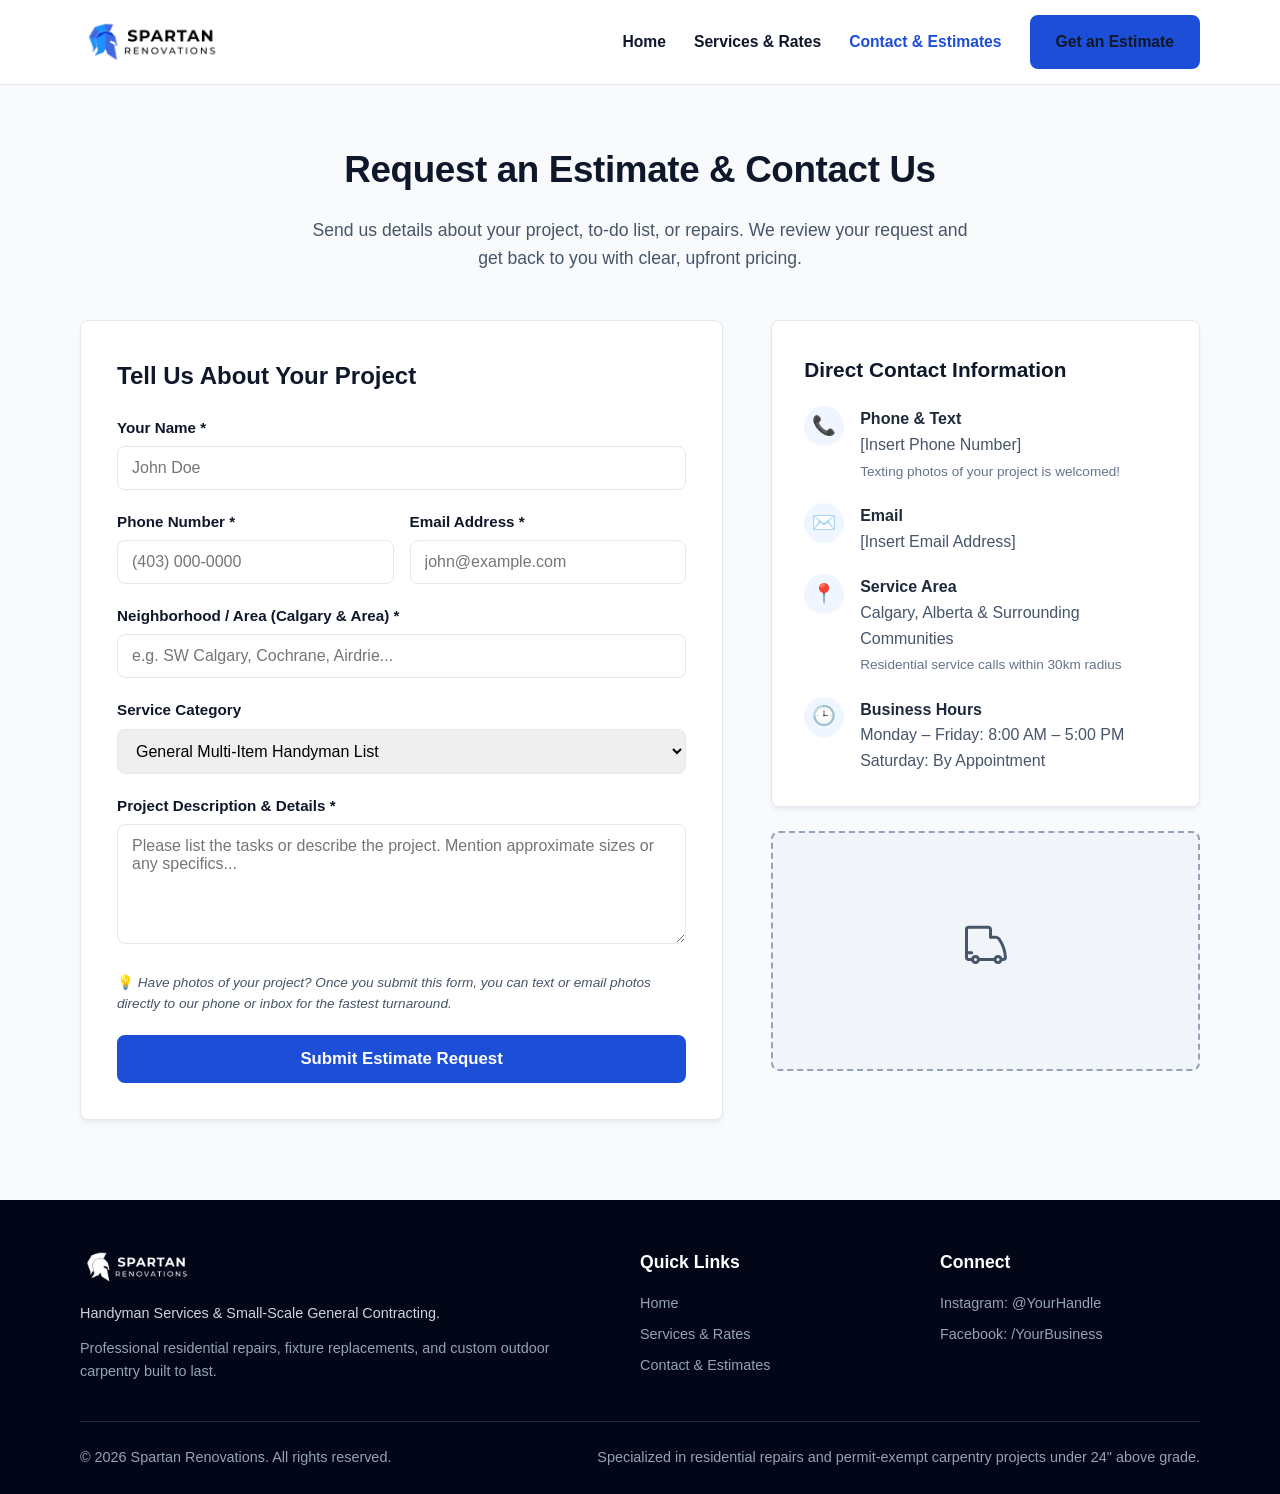
==== contact.html @ 45ad3430 "Initial Upload" ====
<!DOCTYPE html>
<html lang="en">
<head>
  <meta charset="UTF-8">
  <meta name="viewport" content="width=device-width, initial-scale=1.0">
  <title>Contact & Free Estimates | Spartan Renovations</title>
  <meta name="description" content="Request a free estimate or get in touch with Spartan Renovations for handyman and small-scale general contracting. Fast, clear communication.">
  <link rel="stylesheet" href="styles.css">
  <style>
    .contact-layout {
      display: grid;
      grid-template-columns: 1.2fr 0.8fr;
      gap: 48px;
      margin-top: 40px;
    }
    .estimate-form-card {
      background: var(--bg-white);
      padding: 36px;
      border-radius: var(--radius);
      border: 1px solid var(--border-color);
      box-shadow: var(--card-shadow);
    }
    .form-group {
      margin-bottom: 20px;
    }
    .form-group label {
      display: block;
      font-weight: 600;
      margin-bottom: 6px;
      color: var(--navy-dark);
      font-size: 0.95rem;
    }
    .form-control {
      width: 100%;
      padding: 12px 14px;
      border: 1px solid var(--border-color);
      border-radius: var(--radius);
      font-family: inherit;
      font-size: 1rem;
    }
    .form-control:focus {
      outline: none;
      border-color: var(--primary-blue);
      box-shadow: 0 0 0 3px rgba(29, 78, 216, 0.15);
    }
    textarea.form-control {
      resize: vertical;
      min-height: 120px;
    }
    .info-card {
      background: var(--bg-white);
      border: 1px solid var(--border-color);
      border-radius: var(--radius);
      padding: 32px;
      margin-bottom: 24px;
      box-shadow: var(--card-shadow);
    }
    .info-item {
      display: flex;
      align-items: flex-start;
      gap: 16px;
      margin-bottom: 20px;
    }
    .info-item:last-child {
      margin-bottom: 0;
    }
    .info-icon {
      width: 40px;
      height: 40px;
      background: #eff6ff;
      border-radius: 50%;
      display: flex;
      align-items: center;
      justify-content: center;
      color: var(--primary-blue);
      font-size: 1.2rem;
      flex-shrink: 0;
    }
    @media (max-width: 860px) {
      .contact-layout {
        grid-template-columns: 1fr;
      }
    }
  </style>
</head>
<body>

  <!-- HEADER -->
  <header>
    <div class="container navbar">
      <a href="index.html" class="logo-link">
        <!-- PHOTO OR LOGO: Transparent logo -->
        <img src="images/logo.png" alt="Spartan Renovations Logo" class="brand-logo">
      </a>
      <ul class="nav-links">
        <li><a href="index.html">Home</a></li>
        <li><a href="services.html">Services & Rates</a></li>
        <li><a href="contact.html" class="active">Contact & Estimates</a></li>
        <li><a href="contact.html" class="btn btn-primary">Get an Estimate</a></li>
      </ul>
    </div>
  </header>

  <!-- PAGE HERO -->
  <section class="section" style="padding: 56px 0 20px 0;">
    <div class="container">
      <h1 class="section-title">Request an Estimate & Contact Us</h1>
      <p class="section-subtitle">Send us details about your project, to-do list, or repairs. We review your request and get back to you with clear, upfront pricing.</p>

      <div class="contact-layout">

        <!-- ESTIMATE FORM -->
        <div class="estimate-form-card">
          <h2 style="font-size: 1.5rem; color: var(--navy-dark); margin-bottom: 20px; font-weight: 700;">Tell Us About Your Project</h2>
          
          <!-- Replace action URL with your Formspree/Netlify endpoint when ready -->
          <form action="https://formspree.io/f/your-form-id" method="POST">
            <div class="form-group">
              <label for="name">Your Name *</label>
              <input type="text" id="name" name="name" class="form-control" placeholder="John Doe" required>
            </div>

            <div class="form-group" style="display: grid; grid-template-columns: 1fr 1fr; gap: 16px;">
              <div>
                <label for="phone">Phone Number *</label>
                <input type="tel" id="phone" name="phone" class="form-control" placeholder="(403) 000-0000" required>
              </div>
              <div>
                <label for="email">Email Address *</label>
                <input type="email" id="email" name="email" class="form-control" placeholder="john@example.com" required>
              </div>
            </div>

            <div class="form-group">
              <label for="location">Neighborhood / Area (Calgary & Area) *</label>
              <input type="text" id="location" name="location" class="form-control" placeholder="e.g. SW Calgary, Cochrane, Airdrie..." required>
            </div>

            <div class="form-group">
              <label for="project_type">Service Category</label>
              <select id="project_type" name="project_type" class="form-control">
                <option value="General To-Do List">General Multi-Item Handyman List</option>
                <option value="Plumbing Fixtures">Plumbing Fixture Upgrade</option>
                <option value="Electrical / Lighting">Lighting or Electrical Upgrade</option>
                <option value="Carpentry / Drywall / Paint">Carpentry, Drywall, or Painting</option>
                <option value="Deck / Fence / Exterior">Deck, Fence, or Exterior Work</option>
                <option value="Mounting / Assembly">TV Mounting or Furniture Assembly</option>
                <option value="Other">Other / Custom Project</option>
              </select>
            </div>

            <div class="form-group">
              <label for="description">Project Description & Details *</label>
              <textarea id="description" name="description" class="form-control" placeholder="Please list the tasks or describe the project. Mention approximate sizes or any specifics..." required></textarea>
            </div>

            <p style="font-size: 0.85rem; color: var(--text-muted); margin-bottom: 20px;">
              💡 <em>Have photos of your project? Once you submit this form, you can text or email photos directly to our phone or inbox for the fastest turnaround.</em>
            </p>

            <button type="submit" class="btn btn-primary" style="width: 100%; font-size: 1.05rem;">Submit Estimate Request</button>
          </form>
        </div>

        <!-- DIRECT CONTACT & DETAILS -->
        <div>
          <div class="info-card">
            <h3 style="font-size: 1.3rem; color: var(--navy-dark); margin-bottom: 20px; font-weight: 700;">Direct Contact Information</h3>
            
            <div class="info-item">
              <div class="info-icon">📞</div>
              <div>
                <strong>Phone & Text</strong>
                <p style="color: var(--text-muted);">[Insert Phone Number]</p>
                <span style="font-size: 0.85rem; color: #64748b;">Texting photos of your project is welcomed!</span>
              </div>
            </div>

            <div class="info-item">
              <div class="info-icon">✉️</div>
              <div>
                <strong>Email</strong>
                <p style="color: var(--text-muted);">[Insert Email Address]</p>
              </div>
            </div>

            <div class="info-item">
              <div class="info-icon">📍</div>
              <div>
                <strong>Service Area</strong>
                <p style="color: var(--text-muted);">Calgary, Alberta & Surrounding Communities</p>
                <span style="font-size: 0.85rem; color: #64748b;">Residential service calls within 30km radius</span>
              </div>
            </div>

            <div class="info-item">
              <div class="info-icon">🕒</div>
              <div>
                <strong>Business Hours</strong>
                <p style="color: var(--text-muted);">Monday – Friday: 8:00 AM – 5:00 PM</p>
                <p style="color: var(--text-muted);">Saturday: By Appointment</p>
              </div>
            </div>
          </div>

          <!-- PHOTO OR LOGO: Side panel photo (work van, neat tools, or friendly headshot) -->
          <div class="photo-slot" style="min-height: 240px;">
            <!-- <img src="images/service-truck.jpg" alt="Service Vehicle Ready to Dispatch" style="width: 100%; height: 100%; object-fit: cover; border-radius: 8px;"> -->
            <svg width="48" height="48" fill="none" stroke="currentColor" stroke-width="1.5" viewBox="0 0 24 24"><path stroke-linecap="round" stroke-linejoin="round" d="M8.25 18.75a1.5 1.5 0 01-3 0m3 0a1.5 1.5 0 00-3 0m3 0h6m-9 0H3.375a1.125 1.125 0 01-1.125-1.125V14.25m17.25 4.5a1.5 1.5 0 01-3 0m3 0a1.5 1.5 0 00-3 0m3 0h1.125c.621 0 1.129-.504 1.09-1.124a17.902 17.902 0 00-3.213-9.193 2.056 2.056 0 00-1.58-.86H14.25M16.5 18.75h-2.25m0-11.25V3.75c0-.621-.504-1.125-1.125-1.125h-9.75c-.621 0-1.125.504-1.125 1.125v10.5c0 .621.504 1.125 1.125 1.125h1.5"/></svg>
            <span><!-- PHOTO: Service Vehicle / Mobile Workshop Photo --></span>
          </div>
        </div>

      </div>
    </div>
  </section>

  <!-- FOOTER -->
  <footer style="margin-top: 60px;">
    <div class="container">
      <div class="footer-grid">
        <div class="footer-col">
          <!-- PHOTO OR LOGO: Footer logo -->
          <img src="images/logo.png" alt="Spartan Renovations Logo" style="height: 38px; width: auto; margin-bottom: 16px; display: block; filter: brightness(0) invert(1);">
          <p style="margin-bottom: 12px; color: #cbd5e1;">Handyman Services & Small-Scale General Contracting.</p>
          <p>Professional residential repairs, fixture replacements, and custom outdoor carpentry built to last.</p>
        </div>
        <div class="footer-col">
          <h4>Quick Links</h4>
          <ul>
            <li><a href="index.html">Home</a></li>
            <li><a href="services.html">Services & Rates</a></li>
            <li><a href="contact.html">Contact & Estimates</a></li>
          </ul>
        </div>
        <div class="footer-col">
          <h4>Connect</h4>
          <ul>
            <li><a href="#instagram" target="_blank" rel="noopener">Instagram: @YourHandle</a></li>
            <li><a href="#facebook" target="_blank" rel="noopener">Facebook: /YourBusiness</a></li>
          </ul>
        </div>
      </div>
      <div class="footer-bottom">
        <div>© 2026 Spartan Renovations. All rights reserved.</div>
        <div>Specialized in residential repairs and permit-exempt carpentry projects under 24" above grade.</div>
      </div>
    </div>
  </footer>

</body>
</html>
---- styles.css ----
/* Spartan Renovations Stylesheet */
:root {
  --primary-blue: #1d4ed8;       /* Cobalt / Royal Blue from helmet */
  --primary-blue-hover: #1e40af; /* Darker blue on hover */
  --navy-dark: #0f172a;          /* Deep Slate / Black from logo font */
  --accent-gold: #d97706;        /* High-contrast accessible accent */
  --accent-gold-hover: #b45309;  /* Darker gold on hover */
  --bg-light: #f8fafc;           /* Crisp light background */
  --bg-white: #ffffff;
  --text-main: #1e293b;          /* WCAG AAA text contrast */
  --text-muted: #475569;         /* Accessible secondary text (4.8:1+) */
  --border-color: #e2e8f0;
  --card-shadow: 0 4px 6px -1px rgba(15, 23, 42, 0.06), 0 2px 4px -2px rgba(15, 23, 42, 0.04);
  --radius: 8px;
}

* {
  box-sizing: border-box;
  margin: 0;
  padding: 0;
}

body {
  font-family: -apple-system, BlinkMacSystemFont, "Segoe UI", Roboto, "Helvetica Neue", Arial, sans-serif;
  color: var(--text-main);
  background-color: var(--bg-light);
  line-height: 1.6;
}

a {
  color: inherit;
  text-decoration: none;
}

.container {
  width: 90%;
  max-width: 1160px;
  margin: 0 auto;
  padding: 0 16px;
}

/* Header & Navigation */
header {
  background: var(--bg-white);
  border-bottom: 1px solid var(--border-color);
  position: sticky;
  top: 0;
  z-index: 100;
}

.navbar {
  display: flex;
  justify-content: space-between;
  align-items: center;
  height: 84px;
}

.logo-link {
  display: flex;
  align-items: center;
}

.brand-logo {
  height: 48px;
  width: auto;
  max-width: 220px;
  object-fit: contain;
  display: block;
}

.nav-links {
  display: flex;
  align-items: center;
  gap: 28px;
  list-style: none;
}

.nav-links a {
  font-weight: 600;
  color: var(--navy-dark);
  transition: color 0.2s;
  font-size: 0.98rem;
}

.nav-links a:hover,
.nav-links a.active {
  color: var(--primary-blue);
}

/* Accessible Buttons */
.btn {
  display: inline-block;
  padding: 12px 24px;
  border-radius: var(--radius);
  font-weight: 700;
  font-size: 0.98rem;
  text-align: center;
  cursor: pointer;
  transition: all 0.2s ease-in-out;
}

.btn-primary {
  background: var(--primary-blue);
  color: #ffffff;
  border: 2px solid var(--primary-blue);
}

.btn-primary:hover,
.btn-primary:focus {
  background: var(--primary-blue-hover);
  border-color: var(--primary-blue-hover);
  color: #ffffff;
}

.btn-accent {
  background: var(--accent-gold);
  color: #ffffff;
  border: 2px solid var(--accent-gold);
}

.btn-accent:hover,
.btn-accent:focus {
  background: var(--accent-gold-hover);
  border-color: var(--accent-gold-hover);
  color: #ffffff;
}

.btn-outline {
  border: 2px solid var(--navy-dark);
  color: var(--navy-dark);
  background: transparent;
}

.btn-outline:hover,
.btn-outline:focus {
  background: var(--navy-dark);
  color: #ffffff;
}

/* Hero Section */
.hero {
  background: var(--bg-white);
  padding: 72px 0 80px 0;
  border-bottom: 1px solid var(--border-color);
}

.hero-grid {
  display: grid;
  grid-template-columns: 1.15fr 0.85fr;
  gap: 48px;
  align-items: center;
}

.hero h1 {
  font-size: 2.85rem;
  line-height: 1.18;
  color: var(--navy-dark);
  margin-bottom: 20px;
  font-weight: 800;
  letter-spacing: -0.02em;
}

.hero p {
  font-size: 1.15rem;
  color: var(--text-muted);
  margin-bottom: 32px;
}

.hero-ctas {
  display: flex;
  gap: 16px;
  flex-wrap: wrap;
}

/* Photo Slots */
.photo-slot {
  width: 100%;
  min-height: 360px;
  background: #f1f5f9;
  border: 2px dashed #94a3b8;
  border-radius: var(--radius);
  display: flex;
  flex-direction: column;
  align-items: center;
  justify-content: center;
  color: #475569;
  text-align: center;
  padding: 24px;
}

.photo-slot span {
  font-weight: 600;
  margin-top: 10px;
  font-size: 0.95rem;
}

/* General Sections */
.section {
  padding: 80px 0;
}

.section-title {
  text-align: center;
  font-size: 2.3rem;
  color: var(--navy-dark);
  margin-bottom: 16px;
  font-weight: 800;
  letter-spacing: -0.01em;
}

.section-subtitle {
  text-align: center;
  font-size: 1.1rem;
  color: var(--text-muted);
  max-width: 680px;
  margin: 0 auto 48px auto;
}

/* Steps Grid */
.steps-grid {
  display: grid;
  grid-template-columns: repeat(auto-fit, minmax(280px, 1fr));
  gap: 28px;
}

.step-card {
  background: var(--bg-white);
  padding: 32px 24px;
  border-radius: var(--radius);
  border: 1px solid var(--border-color);
  box-shadow: var(--card-shadow);
  border-top: 4px solid var(--primary-blue);
}

.step-num {
  font-size: 1.5rem;
  font-weight: 900;
  color: var(--primary-blue);
  margin-bottom: 12px;
}

.step-card h3 {
  font-size: 1.3rem;
  color: var(--navy-dark);
  margin-bottom: 12px;
}

.step-card p {
  color: var(--text-muted);
  font-size: 0.98rem;
}

/* Services Grid */
.services-grid {
  display: grid;
  grid-template-columns: repeat(auto-fit, minmax(260px, 1fr));
  gap: 24px;
}

.service-card {
  background: var(--bg-white);
  border: 1px solid var(--border-color);
  border-radius: var(--radius);
  overflow: hidden;
  box-shadow: var(--card-shadow);
  display: flex;
  flex-direction: column;
}

.service-card .card-content {
  padding: 24px;
  flex: 1;
}

.service-card h3 {
  font-size: 1.25rem;
  color: var(--navy-dark);
  margin-bottom: 12px;
}

.service-card p {
  color: var(--text-muted);
  font-size: 0.95rem;
}

/* Benefits Grid */
.benefits-grid {
  display: grid;
  grid-template-columns: repeat(auto-fit, minmax(250px, 1fr));
  gap: 24px;
}

.benefit-card {
  background: var(--bg-white);
  padding: 28px 24px;
  border-radius: var(--radius);
  border-left: 4px solid var(--primary-blue);
  box-shadow: var(--card-shadow);
  border-top: 1px solid var(--border-color);
  border-right: 1px solid var(--border-color);
  border-bottom: 1px solid var(--border-color);
}

.benefit-card h4 {
  font-size: 1.2rem;
  color: var(--navy-dark);
  margin-bottom: 8px;
  font-weight: 700;
}

.benefit-card p {
  color: var(--text-muted);
  font-size: 0.95rem;
}

/* Banner CTA */
.cta-banner {
  background: var(--navy-dark);
  color: #ffffff;
  padding: 72px 0;
  text-align: center;
}

.cta-banner h2 {
  font-size: 2.3rem;
  margin-bottom: 16px;
  color: #ffffff;
  font-weight: 800;
}

.cta-banner p {
  font-size: 1.15rem;
  max-width: 650px;
  margin: 0 auto 32px auto;
  color: #cbd5e1;
}

.contact-quick-info {
  margin-top: 32px;
  display: flex;
  justify-content: center;
  gap: 32px;
  flex-wrap: wrap;
  font-size: 1rem;
  color: #e2e8f0;
}

/* Footer */
footer {
  background: #020617;
  color: #94a3b8;
  padding: 48px 0 24px 0;
  font-size: 0.9rem;
}

.footer-grid {
  display: grid;
  grid-template-columns: 2fr 1fr 1fr;
  gap: 40px;
  margin-bottom: 36px;
}

.footer-col h4 {
  color: #ffffff;
  font-size: 1.1rem;
  margin-bottom: 16px;
}

.footer-col ul {
  list-style: none;
}

.footer-col ul li {
  margin-bottom: 8px;
}

.footer-col ul li a:hover {
  color: #ffffff;
}

.footer-bottom {
  border-top: 1px solid #1e293b;
  padding-top: 24px;
  display: flex;
  justify-content: space-between;
  align-items: center;
  flex-wrap: wrap;
  gap: 16px;
}

/* Responsive */
@media (max-width: 860px) {
  .hero-grid {
    grid-template-columns: 1fr;
  }
  .navbar {
    height: auto;
    padding: 16px 0;
    flex-direction: column;
    gap: 16px;
  }
  .footer-grid {
    grid-template-columns: 1fr;
  }
}
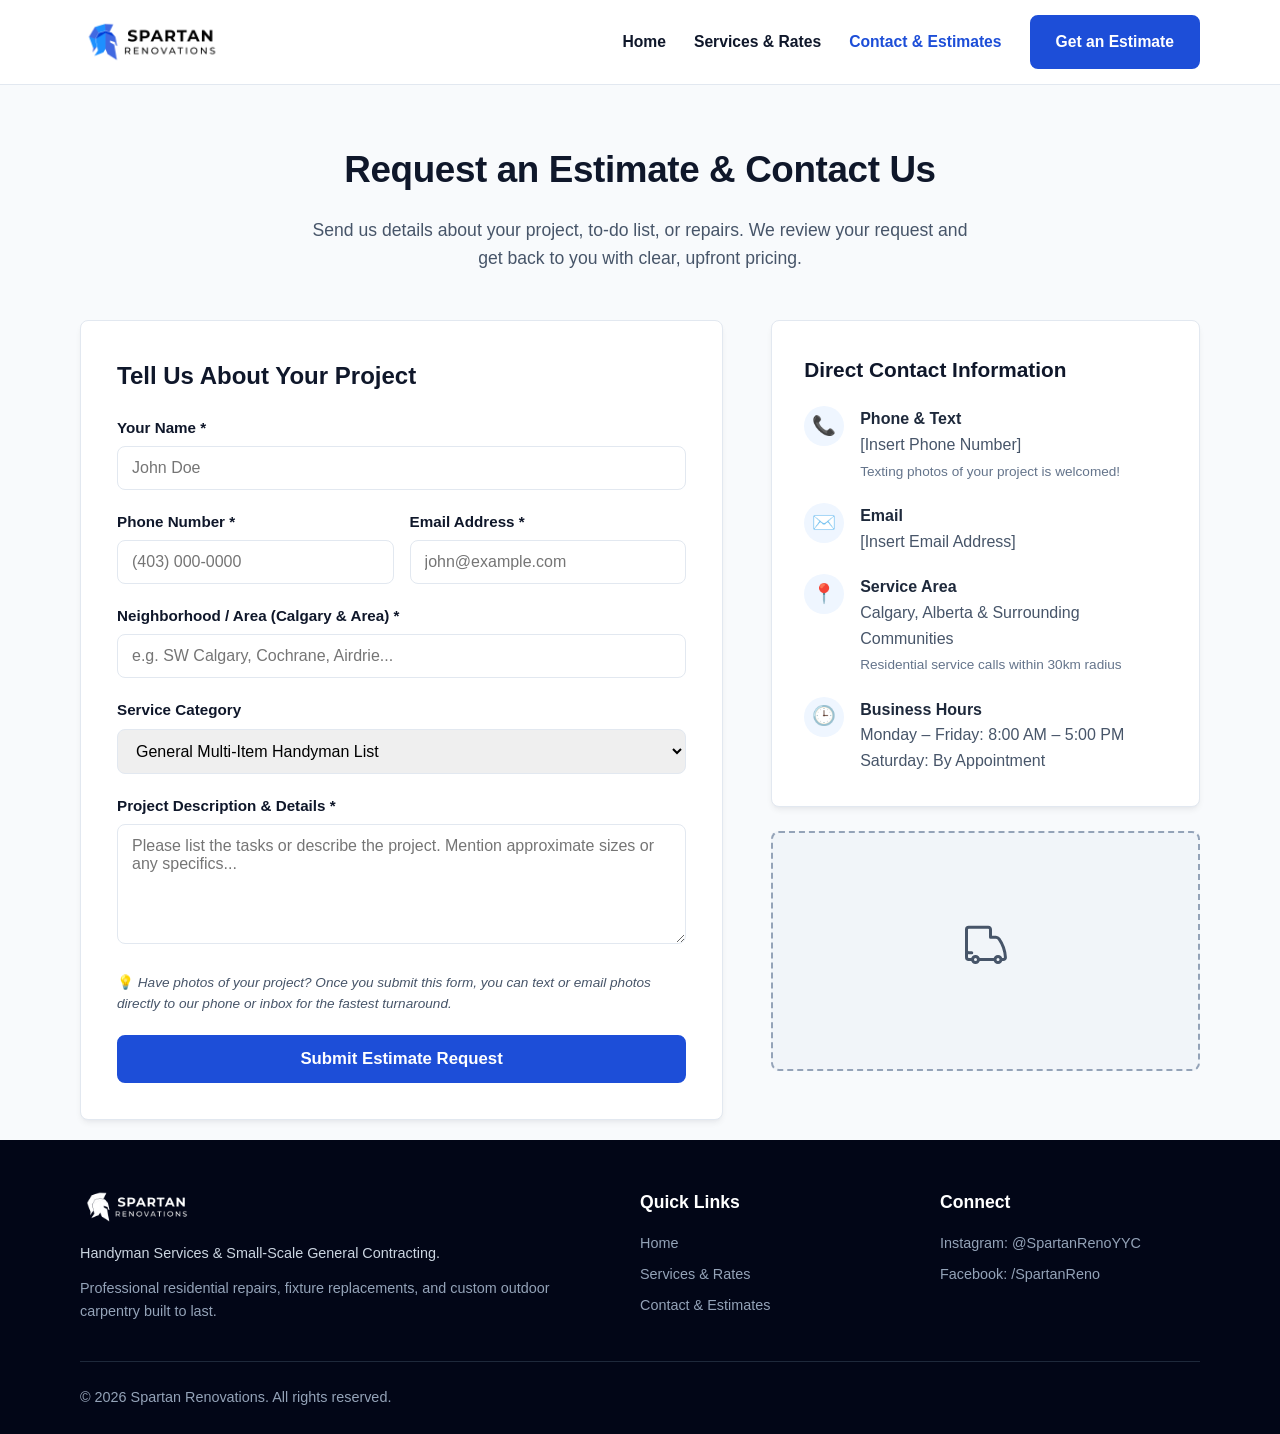
==== commit 5fde3157: "Update contact.html updated footer, added formspree endpoint" ====
--- a/contact.html
+++ b/contact.html
@@ -114,7 +114,7 @@
           <h2 style="font-size: 1.5rem; color: var(--navy-dark); margin-bottom: 20px; font-weight: 700;">Tell Us About Your Project</h2>
           
           <!-- Replace action URL with your Formspree/Netlify endpoint when ready -->
-          <form action="https://formspree.io/f/your-form-id" method="POST">
+          <form action="https://formspree.io/f/mzeeyrry" method="POST">
             <div class="form-group">
               <label for="name">Your Name *</label>
               <input type="text" id="name" name="name" class="form-control" placeholder="John Doe" required>
@@ -215,8 +215,8 @@
     </div>
   </section>
 
-  <!-- FOOTER -->
-  <footer style="margin-top: 60px;">
+  <!-- 8. FOOTER -->
+  <footer>
     <div class="container">
       <div class="footer-grid">
         <div class="footer-col">
@@ -236,14 +236,14 @@
         <div class="footer-col">
           <h4>Connect</h4>
           <ul>
-            <li><a href="#instagram" target="_blank" rel="noopener">Instagram: @YourHandle</a></li>
-            <li><a href="#facebook" target="_blank" rel="noopener">Facebook: /YourBusiness</a></li>
+            <li><a href="https://www.instagram.com/spartanrenoyyc/" target="_blank" rel="noopener">Instagram: @SpartanRenoYYC</a></li>
+            <li><a href="https://www.facebook.com/spartanreno" target="_blank" rel="noopener">Facebook: /SpartanReno</a></li>
           </ul>
         </div>
       </div>
       <div class="footer-bottom">
         <div>© 2026 Spartan Renovations. All rights reserved.</div>
-        <div>Specialized in residential repairs and permit-exempt carpentry projects under 24" above grade.</div>
+        <div><!-- bottom right text string --></div>
       </div>
     </div>
   </footer>
--- a/styles.css
+++ b/styles.css
@@ -39,6 +39,8 @@
   padding: 0 16px;
 }
 
+
+
 /* Header & Navigation */
 header {
   background: var(--bg-white);
@@ -86,6 +88,8 @@
 .nav-links a.active {
   color: var(--primary-blue);
 }
+
+
 
 /* Accessible Buttons */
 .btn {
@@ -101,7 +105,7 @@
 
 .btn-primary {
   background: var(--primary-blue);
-  color: #ffffff;
+  color: #ffffff !important;
   border: 2px solid var(--primary-blue);
 }
 
@@ -136,6 +140,21 @@
   background: var(--navy-dark);
   color: #ffffff;
 }
+
+.btn-white {
+  background-color: #ffffff;
+  color: var(--navy-dark) !important;
+  border: 2px solid #ffffff;
+}
+
+.btn-white:hover,
+.btn-white:focus {
+  background-color: #f1f5f9;
+  border-color: #f1f5f9;
+  color: var(--navy-dark) !important;
+}
+
+
 
 /* Hero Section */
 .hero {
@@ -171,6 +190,8 @@
   gap: 16px;
   flex-wrap: wrap;
 }
+
+
 
 /* Photo Slots */
 .photo-slot {
@@ -194,6 +215,8 @@
   font-size: 0.95rem;
 }
 
+
+
 /* General Sections */
 .section {
   padding: 80px 0;
@@ -215,6 +238,8 @@
   max-width: 680px;
   margin: 0 auto 48px auto;
 }
+
+
 
 /* Steps Grid */
 .steps-grid {
@@ -250,6 +275,8 @@
   font-size: 0.98rem;
 }
 
+
+
 /* Services Grid */
 .services-grid {
   display: grid;
@@ -267,6 +294,14 @@
   flex-direction: column;
 }
 
+.service-card > img {
+  width: 100%;
+  aspect-ratio: 1 / 1 !important;
+  height: auto !important;
+  object-fit: cover;
+  display: block;
+}
+
 .service-card .card-content {
   padding: 24px;
   flex: 1;
@@ -282,6 +317,8 @@
   color: var(--text-muted);
   font-size: 0.95rem;
 }
+
+
 
 /* Benefits Grid */
 .benefits-grid {
@@ -313,6 +350,8 @@
   font-size: 0.95rem;
 }
 
+
+
 /* Banner CTA */
 .cta-banner {
   background: var(--navy-dark);
@@ -344,6 +383,8 @@
   font-size: 1rem;
   color: #e2e8f0;
 }
+
+
 
 /* Footer */
 footer {
@@ -387,6 +428,47 @@
   flex-wrap: wrap;
   gap: 16px;
 }
+
+
+
+/* Quick Contact Row Alignment */
+.contact-quick-info {
+  margin-top: 36px;
+  display: flex;
+  justify-content: center;
+  align-items: center;
+  gap: 20px;
+  flex-wrap: wrap;
+}
+
+.contact-chip {
+  display: inline-flex;
+  align-items: center;
+  gap: 8px;
+  background: rgba(255, 255, 255, 0.08);
+  border: 1px solid rgba(255, 255, 255, 0.2);
+  color: #ffffff;
+  padding: 8px 18px;
+  border-radius: 999px; /* pill shape */
+  font-size: 0.95rem;
+  font-weight: 500;
+  text-decoration: none;
+  transition: all 0.2s ease;
+}
+
+/* Hover state for clickable chips (Call and Email) */
+a.contact-chip:hover {
+  background: #ffffff;
+  color: var(--navy-dark) !important;
+  border-color: #ffffff;
+}
+
+/* Static location badge */
+span.contact-chip {
+  cursor: default;
+}
+
+
 
 /* Responsive */
 @media (max-width: 860px) {
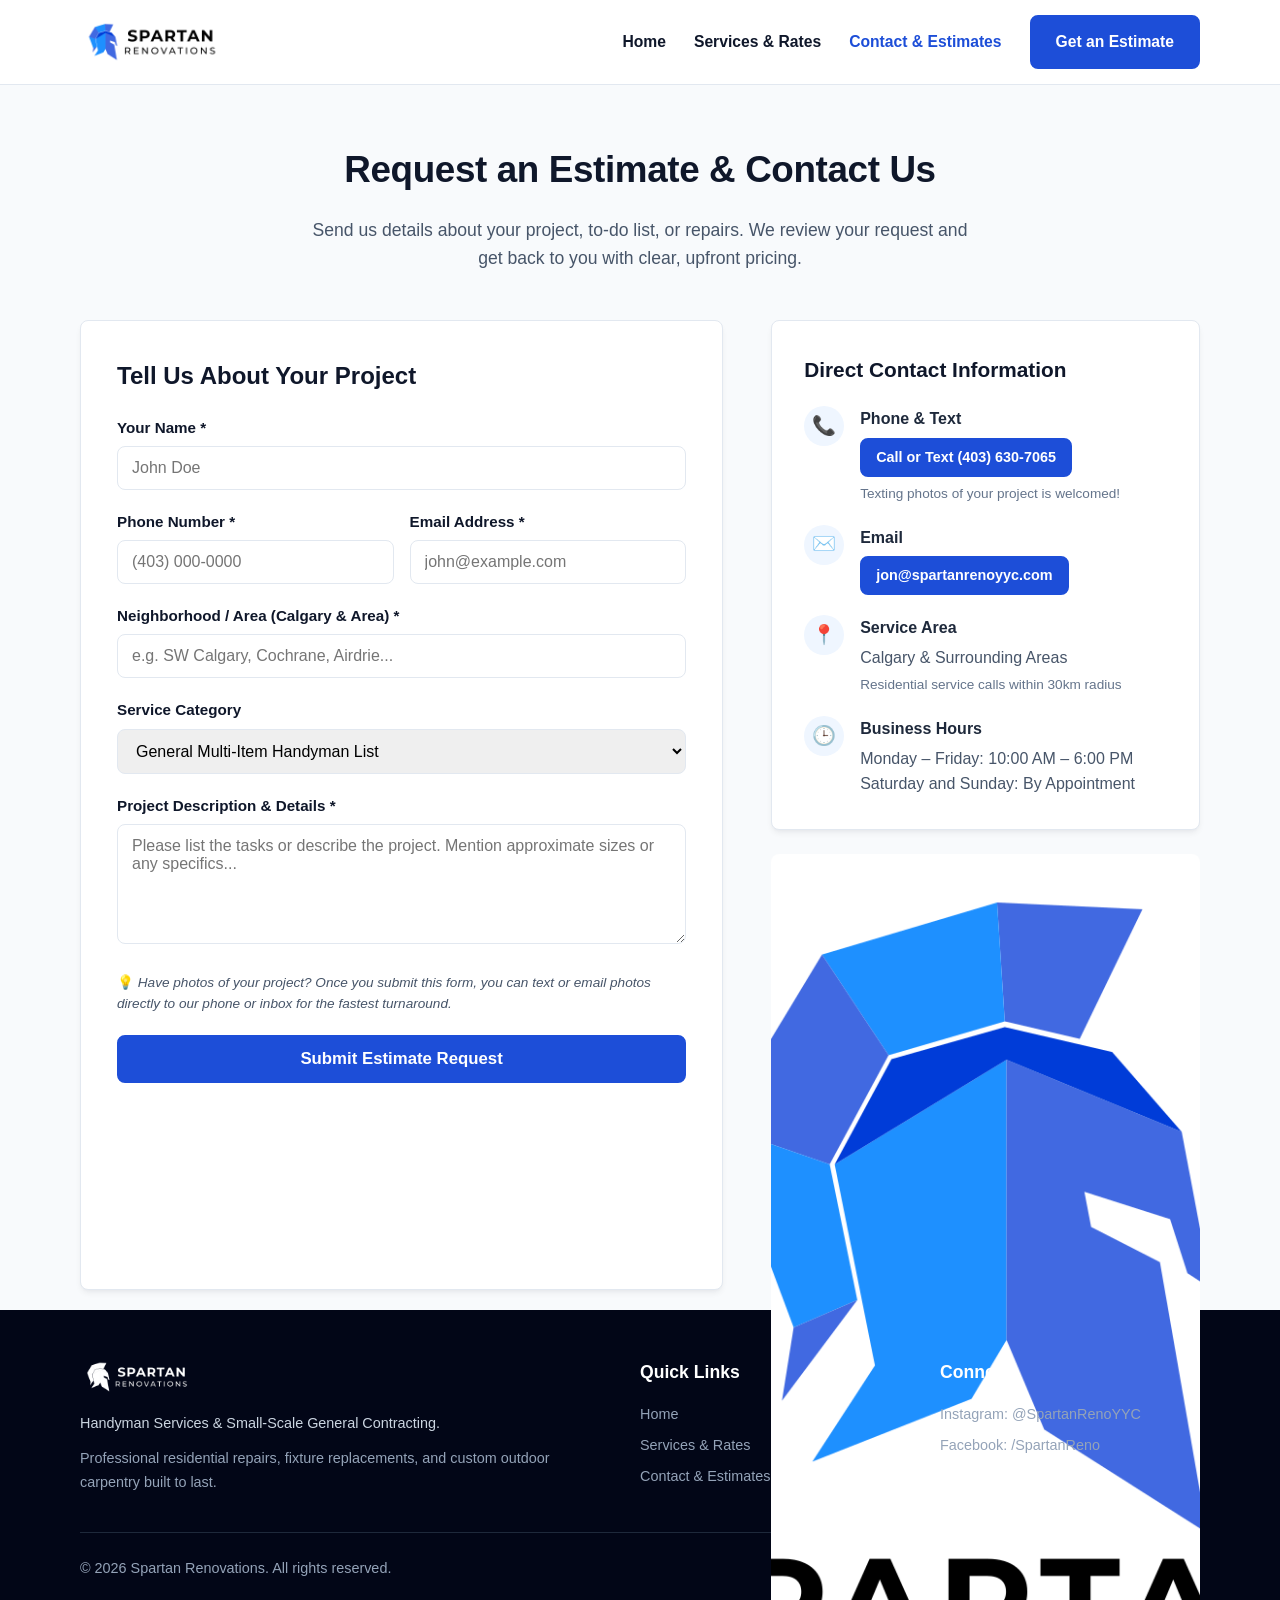
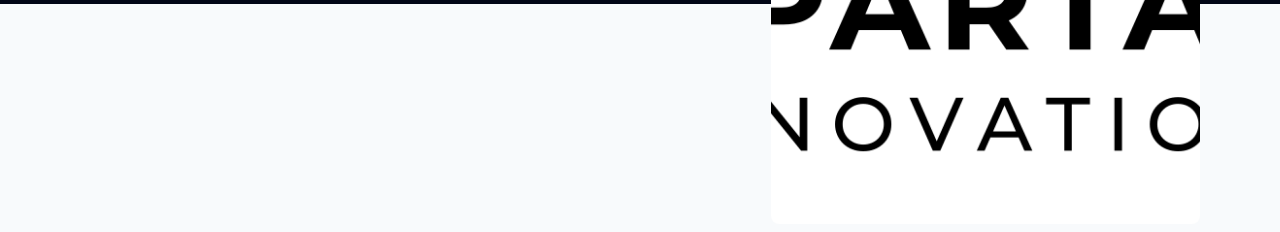
==== commit 5ca56e76: "Update contact.html added in missing information to the contact details and business hours.  added v" ====
--- a/contact.html
+++ b/contact.html
@@ -162,7 +162,7 @@
           </form>
         </div>
 
-        <!-- DIRECT CONTACT & DETAILS -->
+<!-- DIRECT CONTACT & DETAILS -->
         <div>
           <div class="info-card">
             <h3 style="font-size: 1.3rem; color: var(--navy-dark); margin-bottom: 20px; font-weight: 700;">Direct Contact Information</h3>
@@ -171,8 +171,12 @@
               <div class="info-icon">📞</div>
               <div>
                 <strong>Phone & Text</strong>
-                <p style="color: var(--text-muted);">[Insert Phone Number]</p>
-                <span style="font-size: 0.85rem; color: #64748b;">Texting photos of your project is welcomed!</span>
+                <p style="margin-top: 6px;">
+                  <a href="tel:+14036307065" class="btn btn-primary" style="padding: 6px 14px; font-size: 0.9rem;">
+                    Call or Text (403) 630-7065
+                  </a>
+                </p>
+                <span style="font-size: 0.85rem; color: #64748b; display: block; margin-top: 6px;">Texting photos of your project is welcomed!</span>
               </div>
             </div>
 
@@ -180,7 +184,11 @@
               <div class="info-icon">✉️</div>
               <div>
                 <strong>Email</strong>
-                <p style="color: var(--text-muted);">[Insert Email Address]</p>
+                <p style="margin-top: 6px;">
+                  <a href="mailto:jon@spartanrenoyyc.com" class="btn btn-primary" style="padding: 6px 14px; font-size: 0.9rem;">
+                    jon@spartanrenoyyc.com
+                  </a>
+                </p>
               </div>
             </div>
 
@@ -188,7 +196,7 @@
               <div class="info-icon">📍</div>
               <div>
                 <strong>Service Area</strong>
-                <p style="color: var(--text-muted);">Calgary, Alberta & Surrounding Communities</p>
+                <p style="color: var(--text-muted); margin-top: 4px;">Calgary & Surrounding Areas</p>
                 <span style="font-size: 0.85rem; color: #64748b;">Residential service calls within 30km radius</span>
               </div>
             </div>
@@ -197,18 +205,14 @@
               <div class="info-icon">🕒</div>
               <div>
                 <strong>Business Hours</strong>
-                <p style="color: var(--text-muted);">Monday – Friday: 8:00 AM – 5:00 PM</p>
-                <p style="color: var(--text-muted);">Saturday: By Appointment</p>
+                <p style="color: var(--text-muted); margin-top: 4px;">Monday – Friday: 10:00 AM – 6:00 PM</p>
+                <p style="color: var(--text-muted);">Saturday and Sunday: By Appointment</p>
               </div>
             </div>
           </div>
 
           <!-- PHOTO OR LOGO: Side panel photo (work van, neat tools, or friendly headshot) -->
-          <div class="photo-slot" style="min-height: 240px;">
-            <!-- <img src="images/service-truck.jpg" alt="Service Vehicle Ready to Dispatch" style="width: 100%; height: 100%; object-fit: cover; border-radius: 8px;"> -->
-            <svg width="48" height="48" fill="none" stroke="currentColor" stroke-width="1.5" viewBox="0 0 24 24"><path stroke-linecap="round" stroke-linejoin="round" d="M8.25 18.75a1.5 1.5 0 01-3 0m3 0a1.5 1.5 0 00-3 0m3 0h6m-9 0H3.375a1.125 1.125 0 01-1.125-1.125V14.25m17.25 4.5a1.5 1.5 0 01-3 0m3 0a1.5 1.5 0 00-3 0m3 0h1.125c.621 0 1.129-.504 1.09-1.124a17.902 17.902 0 00-3.213-9.193 2.056 2.056 0 00-1.58-.86H14.25M16.5 18.75h-2.25m0-11.25V3.75c0-.621-.504-1.125-1.125-1.125h-9.75c-.621 0-1.125.504-1.125 1.125v10.5c0 .621.504 1.125 1.125 1.125h1.5"/></svg>
-            <span><!-- PHOTO: Service Vehicle / Mobile Workshop Photo --></span>
-          </div>
+          <img src="images/SRVertLogo.png" alt="Service Vehicle Ready to Dispatch" style="width: 100%; height: 100%; object-fit: cover; border-radius: 8px;">
         </div>
 
       </div>
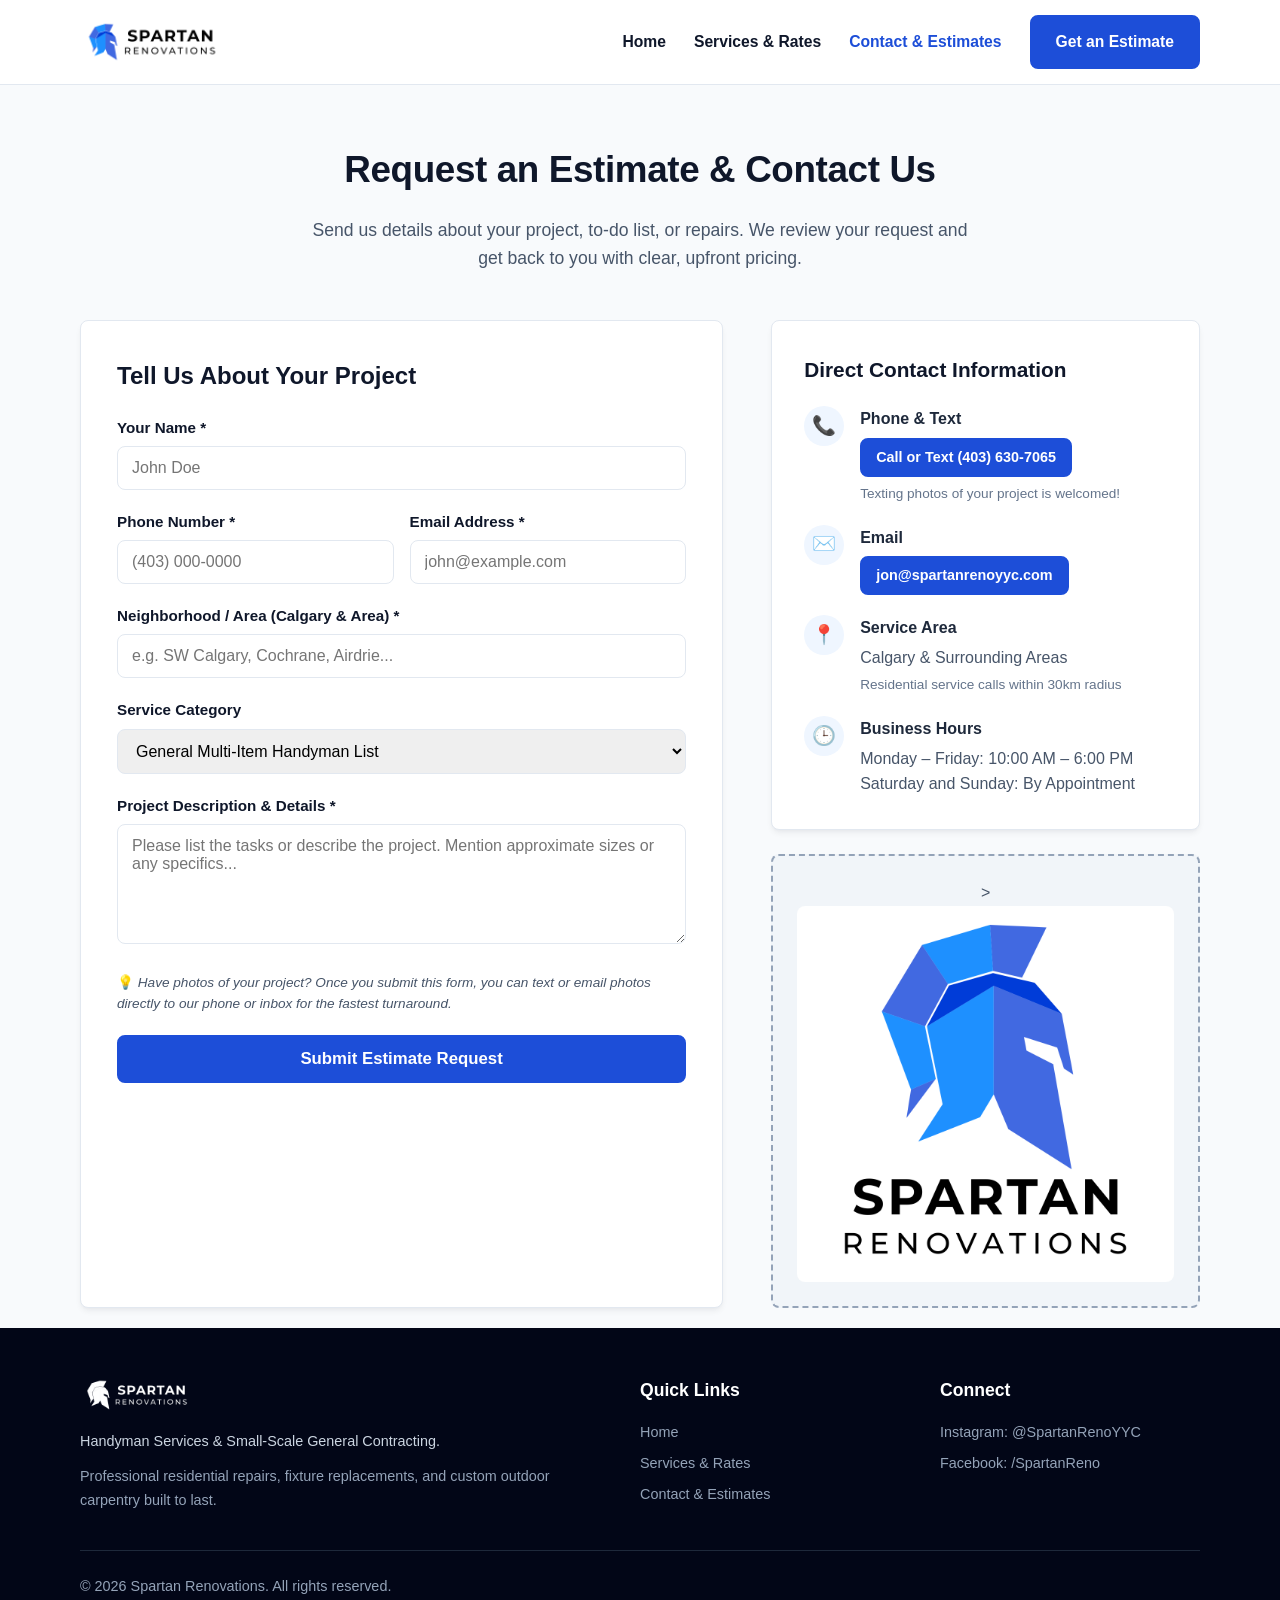
==== commit 646db644: "Update contact.html fixing vehicle photo size" ====
--- a/contact.html
+++ b/contact.html
@@ -212,8 +212,10 @@
           </div>
 
           <!-- PHOTO OR LOGO: Side panel photo (work van, neat tools, or friendly headshot) -->
-          <img src="images/SRVertLogo.png" alt="Service Vehicle Ready to Dispatch" style="width: 100%; height: 100%; object-fit: cover; border-radius: 8px;">
-        </div>
+           <div class="photo-slot" style="min-height: 240px;">> 
+            <img src="images/SRVertLogo.png" alt="Service Vehicle Ready to Dispatch" style="width: 100%; height: 100%; object-fit: cover; border-radius: 8px;">
+           </div>
+          </div>
 
       </div>
     </div>
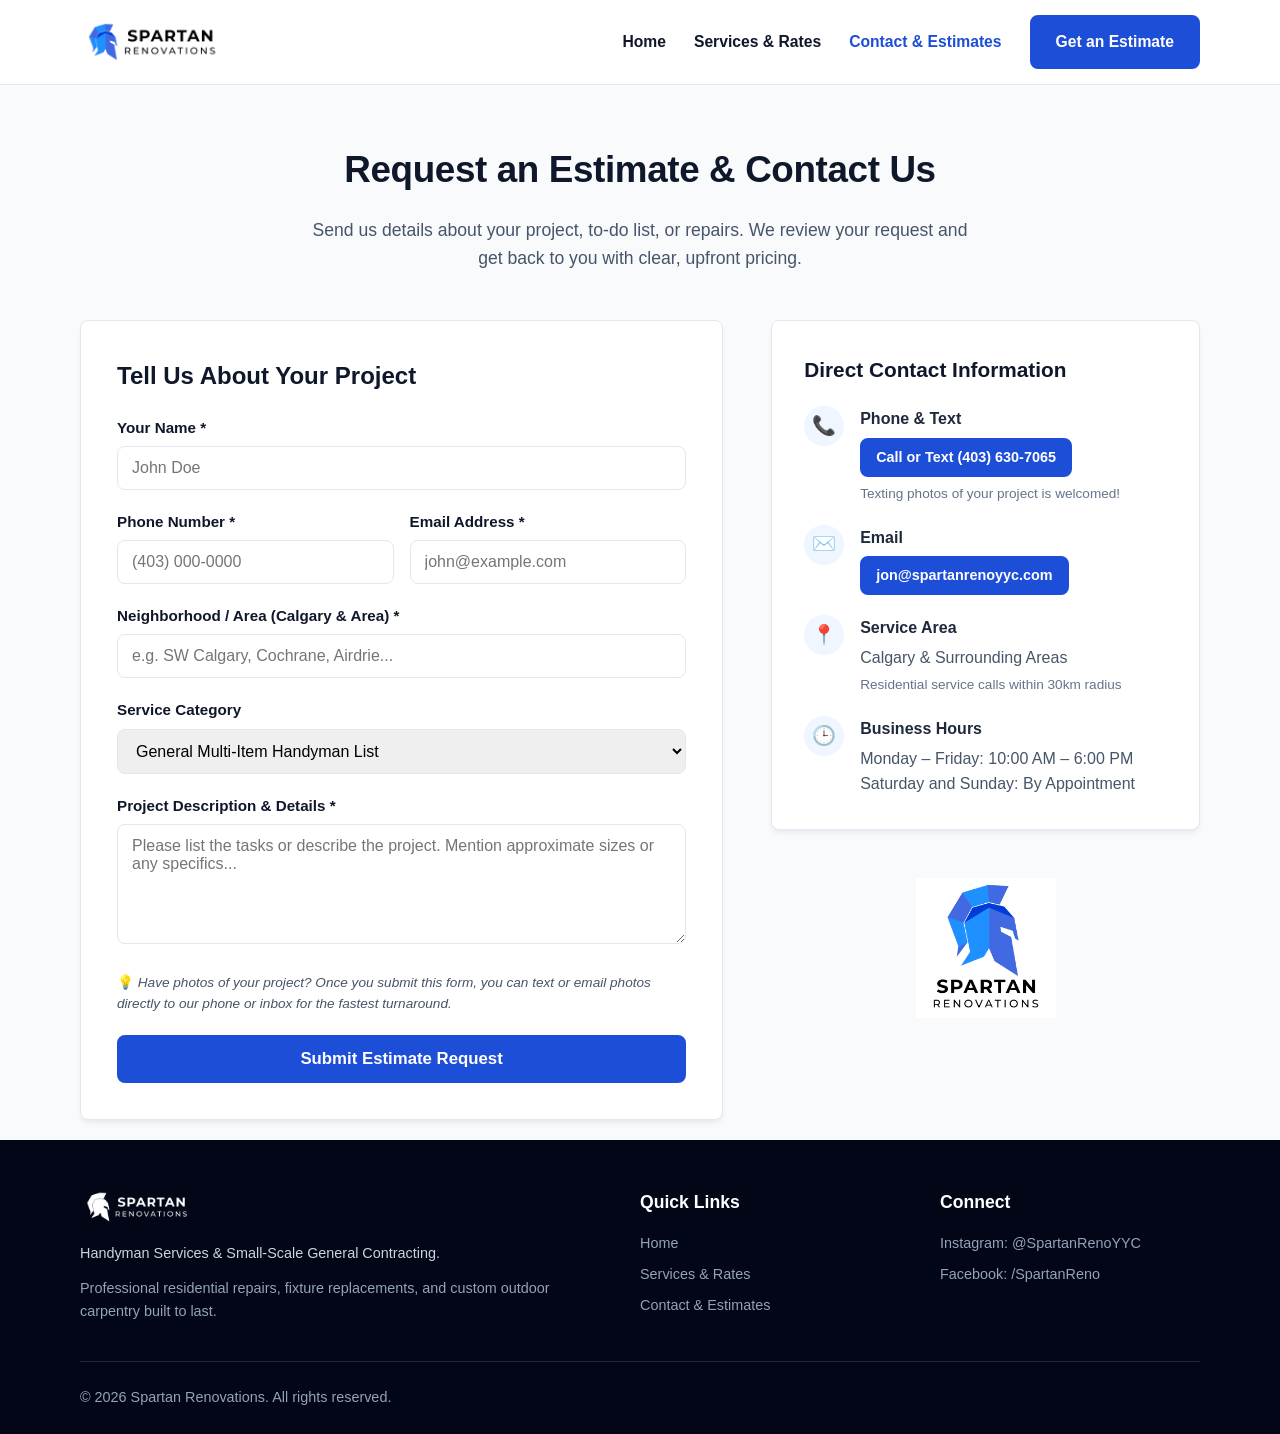
==== commit 59c9679b: "Update contact.html fix 2 for vehicle photo" ====
--- a/contact.html
+++ b/contact.html
@@ -212,10 +212,10 @@
           </div>
 
           <!-- PHOTO OR LOGO: Side panel photo (work van, neat tools, or friendly headshot) -->
-           <div class="photo-slot" style="min-height: 240px;">> 
-            <img src="images/SRVertLogo.png" alt="Service Vehicle Ready to Dispatch" style="width: 100%; height: 100%; object-fit: cover; border-radius: 8px;">
-           </div>
+          <div style="display: flex; justify-content: center; align-items: center; padding: 24px 0;">
+            <img src="images/SRVertLogo.png" alt="Spartan Renovations" style="width: auto; max-width: 140px; height: auto; display: block;">
           </div>
+        </div>
 
       </div>
     </div>
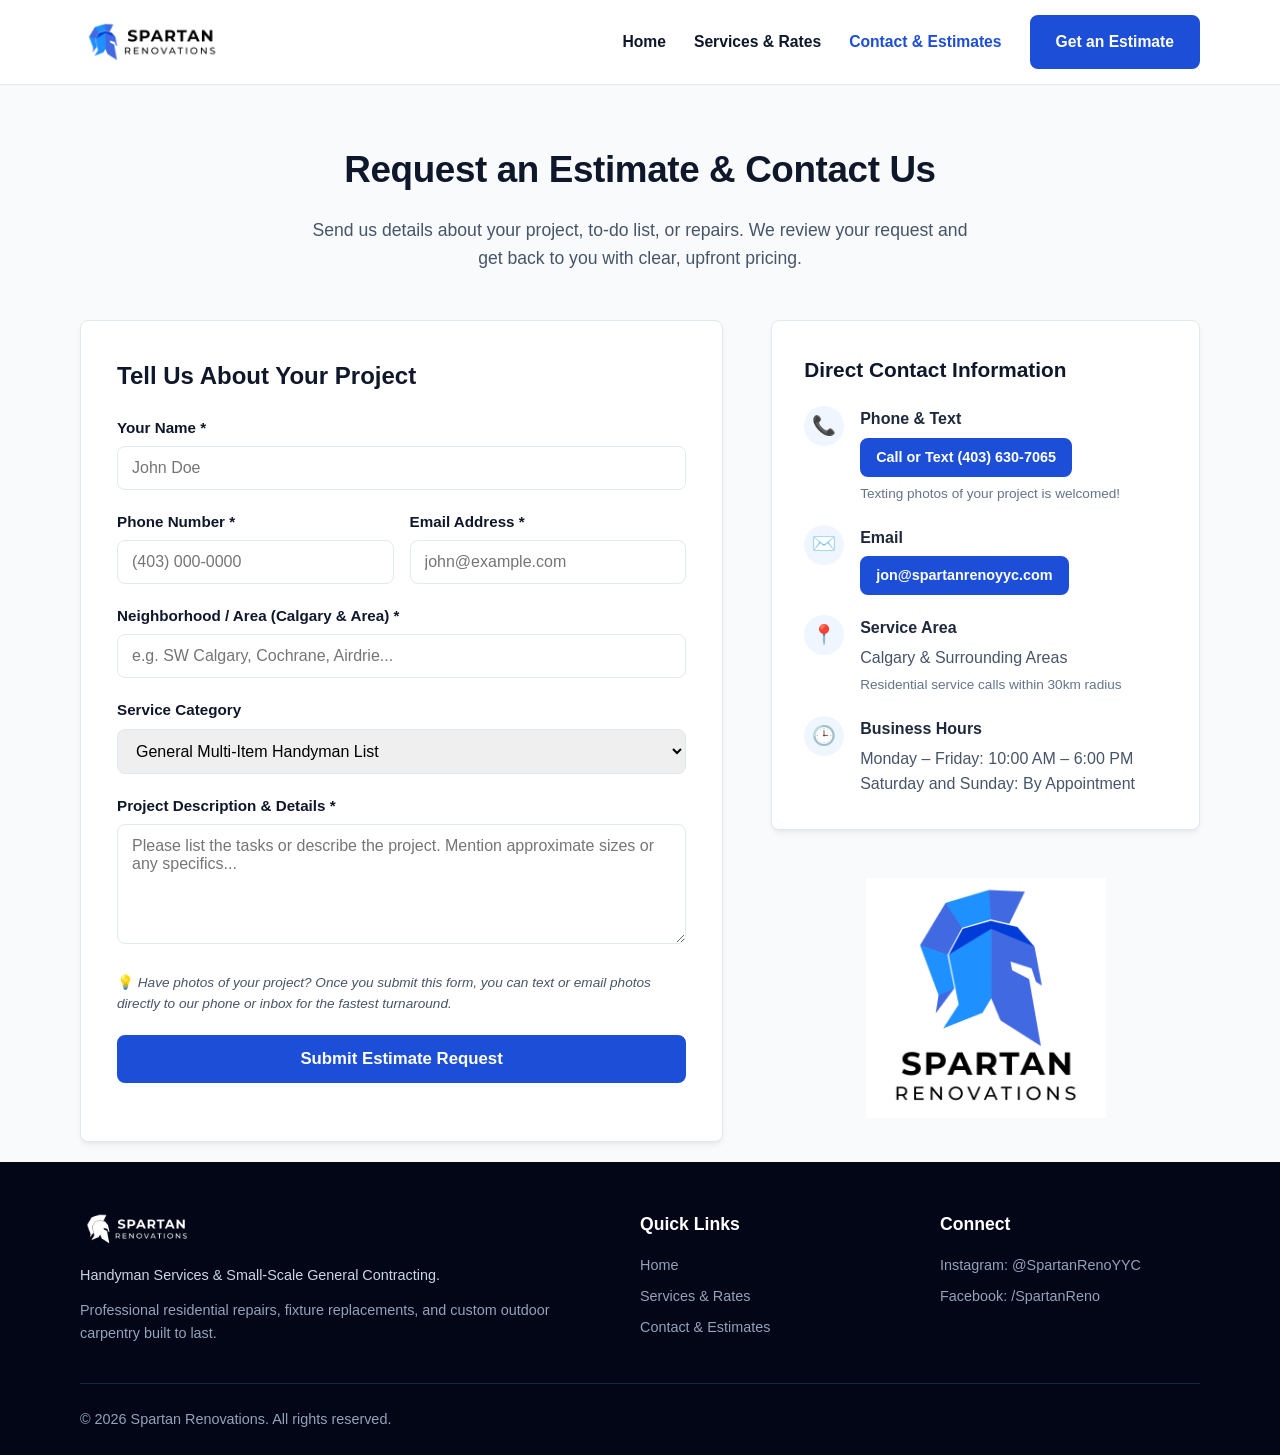
==== commit d4385cfa: "Update contact.html" ====
--- a/contact.html
+++ b/contact.html
@@ -213,7 +213,7 @@
 
           <!-- PHOTO OR LOGO: Side panel photo (work van, neat tools, or friendly headshot) -->
           <div style="display: flex; justify-content: center; align-items: center; padding: 24px 0;">
-            <img src="images/SRVertLogo.png" alt="Spartan Renovations" style="width: auto; max-width: 140px; height: auto; display: block;">
+            <img src="images/SRVertLogo.png" alt="Spartan Renovations" style="width: auto; max-width: 240px; height: auto; display: block;">
           </div>
         </div>
 
